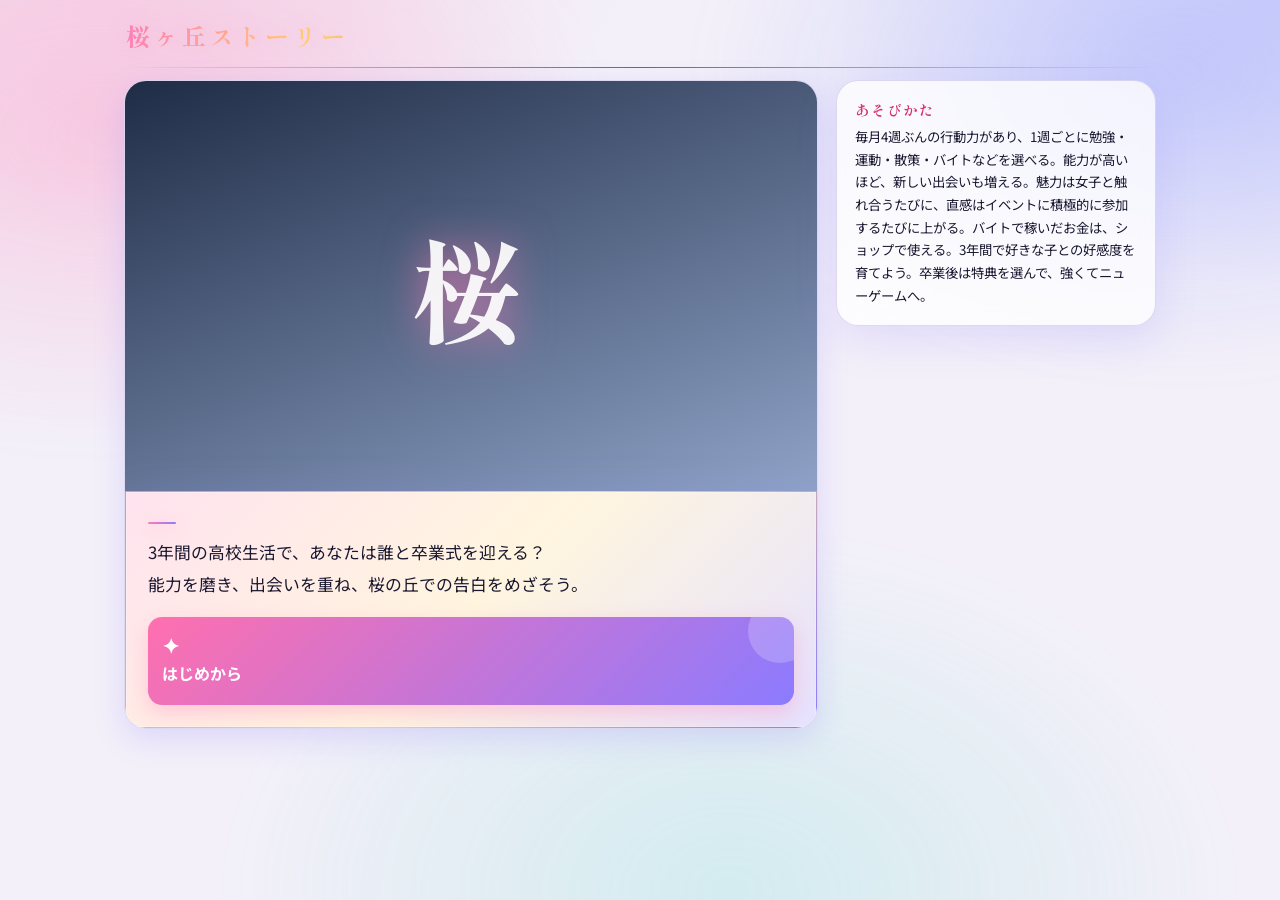
==== index.html @ 5ac1e6f6 "up" ====
<!DOCTYPE html>
<html lang="ja">
<head>
<meta charset="utf-8">
<meta name="viewport" content="width=device-width, initial-scale=1, viewport-fit=cover">
<meta name="theme-color" content="#0d1420">
<meta name="apple-mobile-web-app-capable" content="yes">
<title>桜ヶ丘ストーリー</title>
<link href="https://fonts.googleapis.com/css2?family=Noto+Sans+JP:wght@400;500;700&family=Shippori+Mincho:wght@500;700&display=swap" rel="stylesheet">
<link rel="stylesheet" href="style.css">
<link rel="stylesheet" href="ui_x22.css">
</head>
<body>
<div id="app">
<header><h1>桜ヶ丘ストーリー</h1><div><span id="loop"></span><span id="date"></span></div></header>
<main>
<section id="stage"><div id="scene" aria-hidden="true"></div><div id="box"><div id="who" hidden></div><p id="msg" aria-live="polite"></p><div id="btns"></div></div></section>
<aside id="side" aria-label="ステータス"></aside>
</main>
</div>
<div id="phone" role="dialog" aria-label="スマートフォン"><div class="dev"><div class="scr"><div class="sb"><span id="ptime"></span><button id="pclose" type="button" aria-label="スマホを閉じる">×</button></div><div id="pbody"></div></div></div></div>
<div id="dt" role="dialog" aria-label="女性の詳細"><div class="dtb"><button id="dtx" type="button" aria-label="閉じる">×</button><div class="dtp" id="dtp"></div><div id="dti"></div></div></div>
<input type="file" id="imp" accept="application/json" hidden>

<script src="heroines.js"></script>
<script src="heroines2.js"></script>
<script src="events.js"></script>
<script src="baito.js"></script>
<script src="achieve.js"></script>
<script src="shop.js"></script>
<script src="list.js"></script>
<script src="meet_scenes.js"></script>
<script src="meet_lines.js"></script>
<script src="meet_girl.js"></script>
<script src="meet_mix.js"></script>
<script src="meet_mix_more.js"></script>
<script src="meet.js"></script>
<script src="harem_events.js"></script>
<script src="harem.js"></script>
<script src="daily_lines.js"></script>
<script src="daily_lines_more.js"></script>
<script src="daily.js"></script>
<script src="incident_lines.js"></script>
<script src="incident.js"></script>
<script src="life.js"></script>
<script src="key_events.js"></script>
<script src="harem_more.js"></script>
<script src="more15.js"></script>
<script src="harem_x16.js"></script>
<script src="harem_x17.js"></script>
<script src="novel_x18.js"></script>
<script src="harem_x19.js"></script>
<script src="harem_x20.js"></script>
<script src="wish.js"></script>
<script src="illust.js"></script>
<script src="novel_scenes.js"></script>
<script src="novel.js"></script>
<script src="fan_fx.js"></script>
<script src="text_x21.js"></script>
<script src="ui_x22.js"></script>
<script>
const $=s=>document.querySelector(s),R=(a,b)=>a+Math.floor(Math.random()*(b-a+1));
const ST={study:'学力',sport:'体力',art:'直感',charm:'魅力'};
const SEA=m=>m>=3&&m<=5?['#5b3a66','#c98fa6']:m>=6&&m<=8?['#1f4a66','#6fb0c4']:m>=9&&m<=11?['#5a3320','#d19a5c']:['#1f2c46','#8fa3c7'];
const PERKS=[['grow','成長の心得','能力の上昇量が毎回+1'],['stamina','鉄の体力','鍛えても疲れにくくなる'],['aura','モテオーラ','周回開始時、全員の好感度+10'],['date','デートの達人','デートの好感度+2'],['genius','秀才の記憶','定期テストの基準が下がる'],['lucky','出会い運','出会いイベントが起きやすい']];
const APPS_ALL=[['msg','話','メッセージ','#3f8f6b'],['ppl','縁','連絡先','#b0566e'],['cal','暦','カレンダー','#c68a3a'],['me','力','ステータス','#4a6fa5'],['ach','績','実績','#d97706'],['grp','見','見守る会','#16a34a'],['fc','会','ファン会','#e11d74'],['alb','絵','アルバム','#8b5cf6'],['sf','撮','自撮り','#ec4899'],['let','文','手紙','#f43f5e'],['end','結','結末','#0ea5e9'],['hs','奉','ご奉仕','#f97316'],['nv','章','特別章','#0891b2'],['sp','専','専用','#b45309'],['jz','誓','嫉妬ゼロ','#db2777'],['np','報','新聞','#b45309'],['mn','独','独白','#be185d'],['og','隊','親衛隊','#4f46e5'],['cos','着','着せ替え','#f472b6'],['duty','係','専属係','#0d9488'],['pin','球','ピンボール','#7c3aed'],['inbox','届','通知','#e11d74'],['tick','券','お願い券','#f59e0b'],['rep','評','評判','#0ea5e9'],['gv','密','女子会','#a855f7'],['set','設','設定','#6b7280']];
/* 整理: 重複していた「学園新聞(news)」「心の声(mono)」は非表示(新聞/独白に統一)。ホームは主要アプリのみ、残りは「その他」フォルダへ */
const APPS_MORE_KEYS=['sf','cos','end','nv','sp','jz','duty','pin','inbox','tick','rep','gv'];
const APPS=APPS_ALL.filter(a=>!APPS_MORE_KEYS.includes(a[0])).concat([['more','他','その他','#64748b']]);
const APPS_MORE=APPS_ALL.filter(a=>APPS_MORE_KEYS.includes(a[0]));
const TTL={msg:'メッセージ',ppl:'連絡先',cal:'カレンダー',me:'ステータス',ach:'実績',grp:'見守る会',fc:'ファンクラブ',duty:'専属係',alb:'アルバム',sf:'自撮り',let:'手紙',end:'結末',hs:'ご奉仕',nv:'特別章',news:'学園新聞',sp:'専用スペース',mono:'女子の心の声',jz:'嫉妬ゼロ宣言',np:'学園新聞',mn:'女子の独白',og:'親衛隊と専用スペース',cos:'着せ替え',pin:'ピンボール',set:'設定'};
const KEY='sakuragaoka2';
let CROWD=null,S=null,met=new Set(),Q=[],PA='',PN='',NOTE='',DP=null,CFG={bgm:.5,se:.6};

const H=id=>HEROINES.find(h=>h.id===id),
 avail=()=>HEROINES.filter(h=>h.rand?!!S.got[h.id]:S.loop>=h.loop&&S.t>=h.from),
 mon=()=>(S.t+3)%12+1,yr=()=>Math.floor(S.t/12)+1,cap=()=>100+S.loop*40,p=k=>S.perks[k]||0,
 add=(k,d)=>{const v=S.a[k]=Math.max(0,Math.min(100,(S.a[k]||0)+d));if(d>0&&typeof HB==='number')HB=Math.min(12,HB+Math.ceil(d/2));return v},
 ensure=()=>{setSchoolName(S.ps||DEF_SCHOOL,1);if(S.pn)setPlayerName(S.pn[0],S.pn[1]);else setPlayerName(DEF_NAME[0],DEF_NAME[1]);S.perks=S.perks||{};S.clear=S.clear||{};S.seen=S.seen||{};S.a=S.a||{};S.got=S.got||{};S.nm=S.nm||{};if(S.ap==null)S.ap=4;
  if(S.money==null)S.money=START_MONEY;S.items=S.items||{};S.cnt=S.cnt||{};S.ach=S.ach||{};S.mo=S.mo||{};S.moN=S.moN||0;
  /* 最初の3人などの固定ヒロインは START_FAV の範囲でランダム。抽選で出会う子は、出会う瞬間に rollNew が決める */
  HEROINES.forEach(h=>{if(!h.rand&&S.a[h.id]==null)S.a[h.id]=R(START_FAV[0],START_FAV[1])});
  avail().forEach(h=>{if(!S.mo[h.id])S.mo[h.id]=++S.moN})},
 st=(k,v)=>{try{localStorage.setItem(k,JSON.stringify(v))}catch(e){}},
 ld=k=>{try{return JSON.parse(localStorage.getItem(k))}catch(e){return null}},
 save=()=>st(KEY,S),
 bar=(v,m)=>`<i class="bar" style="--w:${Math.min(100,v/m*100)}%"></i>`;

/* 画像(img/番号.jpg)。無いときは名字の仮表示 */
function pic(h){return `<div class="pic" style="--c:${h.c}"><span>${h.n.split(' ')[0]}</span><img src="img/${h.img}.jpg" alt="${h.n}" width="252" height="352" loading="lazy" decoding="async" onerror="this.remove()"></div>`}

/* 音 */
let AC=null,BG=null;
function se(){if(CFG.se<=0)return;try{AC=AC||new AudioContext();const o=AC.createOscillator(),g=AC.createGain();o.frequency.value=880;g.gain.value=.07*CFG.se;o.connect(g);g.connect(AC.destination);o.start();g.gain.exponentialRampToValueAtTime(.0001,AC.currentTime+.12);o.stop(AC.currentTime+.12)}catch(e){}}
function vol(){if(BG)BG.volume=CFG.bgm}
function bgm(){if(BG)return;BG=new Audio('snd/bgm.mp3');BG.loop=true;BG.volume=CFG.bgm;BG.play().catch(()=>{})}
document.addEventListener('click',e=>{if(e.target.closest('button'))se();bgm()});
CFG=ld('sakuragaoka_cfg')||CFG;
addEventListener('beforeinstallprompt',e=>{e.preventDefault();DP=e});

/* 画面 */
function side(){
 const el=$('#side');
 if(!S){el.innerHTML='<h2>あそびかた</h2><small>毎月4週ぶんの行動力があり、1週ごとに勉強・運動・散策・バイトなどを選べる。能力が高いほど、新しい出会いも増える。魅力は女子と触れ合うたびに、直感はイベントに積極的に参加するたびに上がる。バイトで稼いだお金は、ショップで使える。3年間で好きな子との好感度を育てよう。卒業後は特典を選んで、強くてニューゲームへ。</small>';$('#date').textContent='';$('#loop').textContent='';return}
 $('#loop').textContent=`${S.loop+1}周目`;$('#date').textContent=S.fin?'卒業':`${yr()}年目 ${mon()}月`;
 const [a,b]=SEA(S.fin?3:mon());document.documentElement.style.setProperty('--s1',a);document.documentElement.style.setProperty('--s2',b);
 document.body.dataset.hs=lifeStage();
 el.innerHTML=`<h2>通り名</h2><div class="ttl">${moteTitle().name}</div><h2>行動力</h2><div class="ap">${[0,1,2,3].map(i=>`<i class="${i<S.ap?'on':''}"></i>`).join('')}<b>${S.ap}/4</b></div><h2>能力</h2>`
 +Object.entries(ST).map(([k,l])=>`<div class="st"><span>${l}</span>${bar(S.st[k],cap())}<b>${S.st[k]}</b></div>`).join('')+`<div class="st"><span>疲れ</span>${bar(S.f,10)}<b>${S.f}</b></div><div class="money"><span>所持金</span><b>${yen(S.money)}</b></div><h2 style="margin-top:18px">女性一覧</h2>${listCtl('side')}<div class="lst" data-lbody="side">${listBody('side',rowSide)}</div>`;
}
function show(k,t,b){
 const h=k&&H(k);
 $('#who').textContent=h?h.n:'';$('#who').hidden=!h;$('#msg').textContent=t;
 const sc=$('#scene'),mm=S?(S.fin?3:mon()):0,bs=S?[GAME.bg.month.replace('{MM}',String(mm).padStart(2,'0')),GAME.bg.menu]:[GAME.bg.title,GAME.bg.menu];
 sc.className=h?'hp':'';
 const chip=S?(S.fin?'<span class="mlabel">卒業</span>':`<span class="mlabel">${mm}月<small>第${Math.min(4,5-S.ap)}週</small><em>${'●'.repeat(S.ap)}${'○'.repeat(4-S.ap)}</em></span>`):'',
  pt=[0,1,2,3,4,5,6].map(i=>`<i class="pt" style="left:${6+i*14}%;animation-duration:${9+i%3*3}s;animation-delay:${-i*1.7}s"></i>`).join('');
 sc.innerHTML=`<img class="bg" src="${bs[0]}" data-f="${bs[1]}" alt="" onload="this.parentNode.classList.add('hasbg')" onerror="var f=this.dataset.f;if(f){this.dataset.f='';this.src=f}else this.remove()">`+pt+(h?pic(h):`<div class="big">${S&&!S.fin?mon()+'月':'桜'}</div>`)+chip+(CROWD?crowdHtml(CROWD):(S&&!S.fin?peekHtml():''))+(S&&!S.fin?heartHtml():'');
 const bt=$('#btns');bt.innerHTML='';
 b.forEach(([l,f,c,ic])=>{
  const e=document.createElement('button');e.type='button';if(c)e.className=c;
  if(ic){const i=document.createElement('i');i.className='ic';i.textContent=ic;e.append(i)}
  const [t1,...t2]=l.split('\n'),bb=document.createElement('b');bb.textContent=t1;e.append(bb);
  if(t2.length){const sm=document.createElement('small');sm.textContent=t2.join('\n');e.append(sm)}
  e.onclick=f;bt.append(e);
 });
 side();
}

/* ===== 主人公の名前 ===== 姓・名を GAME に反映します(S がある間はセーブデータ S.pn にも残ります) */
function cleanName(v){return String(v||'').replace(/[<>&"'`\\]/g,'').trim().slice(0,12)}
function setSchoolName(v,quiet){
 v=cleanName(v).slice(0,12);if(!v)v=DEF_SCHOOL;
 GAME.school=v;if(S)S.ps=v;if(!quiet)st('sakuragaoka_school',v);
}
function setPlayerName(f,g){
 f=cleanName(f).slice(0,6);g=cleanName(g).slice(0,6);
 if(!f&&!g){f=DEF_NAME[0];g=DEF_NAME[1]}
 GAME.family=f;GAME.given=g;GAME.player=f+g;GAME.nick=(f||g)+'くん';
 if(S)S.pn=[f,g];
 st('sakuragaoka_name',[f,g]);
}
/* ゲーム開始直後に出す名前の入力画面。ok(姓,名) が呼ばれます */
function nameDialog(ok){
 const sl=ld('sakuragaoka_school');
 const d=document.createElement('div');d.id='nmd';
 let last=ld('sakuragaoka_name');if(!Array.isArray(last))last=DEF_NAME;
 d.innerHTML=`<form class="nmc"><h2>あなたの名前は？</h2><p>女子たちには「<b id="nmp"></b>」と呼ばれます。</p><div class="nmr"><label>姓<input id="nmf" maxlength="6" value="${last[0]}" autocomplete="off"></label><label>名<input id="nmg" maxlength="6" value="${last[1]}" autocomplete="off"></label></div><label class="nms">学園名<input id="nms" maxlength="12" value="${sl||DEF_SCHOOL}" autocomplete="off"></label><div class="nmb"><button type="button" id="nmd0">初期の名前にする</button><button type="submit" class="p">この名前ではじめる</button></div></form>`;
 document.body.append(d);
 const f=d.querySelector('#nmf'),g=d.querySelector('#nmg'),pv=()=>d.querySelector('#nmp').textContent=((f.value.trim()||g.value.trim()||DEF_NAME[0]))+'くん';
 pv();f.oninput=g.oninput=pv;
 d.querySelector('#nmd0').onclick=()=>{f.value=DEF_NAME[0];g.value=DEF_NAME[1];d.querySelector('#nms').value=DEF_SCHOOL;pv()};
 d.querySelector('form').onsubmit=e=>{e.preventDefault();const sv=d.querySelector('#nms').value;d.remove();ok(f.value,g.value,sv)};
 f.focus();f.select();
}
/* 進行(1か月=4週。毎週1回行動し、行動力4を使い切ると月末のイベントへ) */
function title(){
 S=null;const sv=ld(KEY),b=[['はじめから',start,'act p','✦']];
 if(sv&&typeof sv.t==='number')b.push(['つづきから',()=>{S=sv;met=new Set();ensure();S.fin?fin(S.fin.kind,S.fin.k):menu()},'act','▶']);
 show('','3年間の高校生活で、あなたは誰と卒業式を迎える？\n能力を磨き、出会いを重ね、桜の丘での告白をめざそう。',b);
}
function start(){
 nameDialog((f,g,sc)=>start2(f,g,sc));
}
function start2(f,g,sc){
 S={t:0,loop:0,ap:4,st:{study:20,sport:20,art:20,charm:20},f:0,a:{},perks:{},clear:{},seen:{},got:{},nm:{},fin:null};NOTE='';met=new Set();setPlayerName(f,g);setSchoolName(sc||DEF_SCHOOL);ensure();
 const ns=avail().filter(h=>!S.seen[h.id]);ns.forEach(h=>S.seen[h.id]=1);
 /* 導入と最初の出会いを1続きにして、スキップ1回で全部飛ばせるようにする */
 Novel.play(['opening',...ns.map(h=>'meet_'+h.id)],{},menu);
}
function menu(){
 ensure();const ns=avail().filter(h=>!S.seen[h.id]);
 if(ns.length){ns.forEach(h=>S.seen[h.id]=1);return Novel.play(ns.map(h=>'meet_'+h.id),{},menu)}
 if(S.ap<=0)return encounter();
 if(morningMaybe(menu))return;
 save();const nt=NOTE;NOTE='';
 show('',`${nt?nt+'\n':''}${yr()}年目の${mon()}月 第${5-S.ap}週。今週は何をしよう？\n（行動力 残り${S.ap}　所持金 ${yen(S.money)}）`,[
  ['勉強する\n学力が上がる',()=>act('study'),'act','📖'],
  ['運動する\n体力が上がる',()=>act('sport'),'act','🏃'],
  ['散策する\n新しい出会いが増える',()=>act('walk'),'act','🌸'],
  ['ゆっくり休む\n疲れを回復',()=>act('rest'),'act','☕'],
  ['バイト\n働いてお金を稼ぐ',()=>baito(),'act','💴'],
  ['ショップに行く\n買い物は行動力を使わない',()=>shop(),'act','🛍️'],
  [`号令をかける\n女子を集める（${haremN()}/${HAREM_NEED}人）${haremRank()?'・'+haremRank():''}`,gather,haremN()>=HAREM_NEED?'act':'act off','📣'],
  [`スマホを見る\n${chatBadge()?'見守る会 未読'+chatBadge()+'件':'連絡・デート・ピンボール'}`,openPhone,'act p','📱']]);
}
function next(k,m,a){show(k,m,[['つぎへ',()=>weekEnd(a),'p']])}
/* 能力を n 上げる(上限 cap())。実際に上がった量を返す。魅力=女子との触れ合い1回につき+1、直感=イベントへの積極参加で+1 */
function gainSt(k,n){const b=S.st[k];S.st[k]=Math.min(cap(),b+n);return S.st[k]-b}
function act(k){
 let m;S.ap--;noteAct(k==='art'?'study':k);
 if(k==='rest'){S.f=Math.max(0,S.f-3);m='ゆっくり休んだ。疲れがとれた。'}
 else if(k==='walk'){
  /* 散策は能力が上がらない代わりに、新しい出会いの抽選が+15%になる(rollNew) */
  if(Math.random()>=Math.min(.8,.35*p('stamina')))S.f=Math.min(10,S.f+1);
  m='街をぶらぶら歩いて、いろんな人とすれ違った。\nどこかで新しい出会いがあるかもしれない。'+(S.f>=7?'\n疲れがたまっている。休むのも大切だ。':'');
 }
 else{
  const g=Math.max(1,Math.round((R(1,2)+p('grow'))*(S.f>=7?.5:1)));S.st[k]=Math.min(cap(),S.st[k]+g);
  if(Math.random()>=Math.min(.8,.35*p('stamina')))S.f=Math.min(10,S.f+1);
  m=`${ST[k]}が${g}上がった。`+(S.f>=7?'\n疲れがたまり、効率が落ちている。休むのも大切だ。':'');
 }
 next('',m,k);
}
function date(k,l,g){
 S.ap=Math.max(0,S.ap-2);
 const h=H(k),x=g+Math.floor(S.st[h.like]/30)+(S.st.charm>=40?2:0)+2*p('date');let jel=false;
 add(k,x);met.add(k);noteAct('date',h.n);S.f=Math.min(10,S.f+1);const gc=gainSt('charm',1);
 avail().forEach(o=>{if(o.id!==k&&S.a[o.id]>=50){add(o.id,-2);jel=true}});
 const dt=dateTalk(k);
 next(k,`${l}。穏やかな時間が流れた。`+(dt?'\n'+dt:'')+(gc?'\n魅力が1上がった。':'')+(jel?'\n（このうわさは、ほかの子の耳にも届いたようだ…）':''),'date');
}
/* 週の終わり: 新しい出会いの抽選 → 行動力が残っていれば次の週、なければ月末イベント */
function weekEnd(a){
 const g=rollNew(a),go=()=>{save();S.ap>0?menu():encounter()},
  chk=()=>{const o=checkAch();o.length?show('','🏆 実績解除！\n'+o.join('\n'),[['つぎへ',go,'p']]):go()},
  ach0=()=>{weekExtra(chk)},ach=()=>{(a==='walk'&&introduce(ach0))||ach0()};
 if(g)return Novel.play('meet_'+g.id,{h:g.id},()=>{const v=S.a[g.id];
  show(g.id,`${g.n}と知り合った！\n第一印象：${v>=60?'とても好印象！':v>=40?'なかなか好印象':'ふつうの印象'}`,[['つぎへ',ach,'p']])});
 ach();
}
/* 新キャラとの出会い。確率は4能力の平均が高いほど上がり(散策で+15%)、
   得意能力が req 以上の子だけが候補。得意能力が高い子ほど選ばれやすい。この抽選で出会えるのは1年に YEAR_CAP 人まで。
   出会ったときの好感度は randFav(魅力)(最低20。魅力が高いと最初から50以上もあり得る。heroines2.js) */
function rollNew(a){
 const y=yr();if((S.nm[y]||0)>=YEAR_CAP)return null;
 const v=S.st,avg=(v.study+v.sport+v.art+v.charm)/4,pr=Math.min(.9,.06+avg/400+(a==='walk'?.15:0));
 if(Math.random()>=pr)return null;
 const pool=HEROINES.filter(h=>h.rand&&!S.got[h.id]&&S.loop>=h.loop&&v[h.like]>=h.req);
 if(!pool.length)return null;
 const w=pool.map(h=>1+v[h.like]/20);let t=Math.random()*w.reduce((x,y)=>x+y,0),g=pool[pool.length-1];
 for(let i=0;i<pool.length;i++){t-=w[i];if(t<0){g=pool[i];break}}
 const base=randFav(v.charm),old=S.a[g.id];S.a[g.id]=old!=null?Math.max(old,base):base;
 S.got[g.id]=1;S.seen[g.id]=1;S.nm[y]=(S.nm[y]||0)+1;if(!S.mo[g.id])S.mo[g.id]=++S.moN;return g;
}
function encounter(){
 const h=avail()[R(0,avail().length-1)];
 if(h&&h.ev.length&&Math.random()<Math.min(.95,.6+.1*p('lucky'))){
  const e=pickNR('ev:'+h.id,h.ev);
  show(h.id,e.s,e.o.map(([l,d])=>[l,()=>{add(h.id,d);met.add(h.id);const gc=gainSt('charm',1),ga=gainSt('art',1);
   show(h.id,(d>=5?'「ありがとう、うれしい！」':d>0?'「ふふ、そうだね」':'「…そっか」')+(gc?'\n魅力が1上がった。':'')+(ga?'\n直感が1上がった。':''),[['つぎへ',plan,'p']])}]));
 }else plan();
}
function plan(){
 const m=mon();Q=[];
 if(m===7||m===12)Q.push(exam);
 if(STAR_EVENTS[m])Q.push(()=>starEvent(m,runQ));
 if((m===3||m===9)&&fcCount()>=100)Q.push(()=>lifeFanFest(runQ));
 if(TRIPS[m])Q.push(()=>lifeTrip(m,runQ));
 (MEVENTS[m]||[]).forEach(e=>Q.push(()=>fest(e)));
 if(m===2)Q.push(choco);
 runQ();
}
function runQ(){const f=Q.shift();f?f():advance()}
function exam(){
 const need=20+S.t*2+S.loop*25-8*p('genius'),sc=S.st.study+R(-10,10);let m;
 if(sc>=need+15){m='定期テストは学年トップクラス！魅力が3上がった。';S.st.charm+=3;avail().forEach(h=>{if(h.like==='study')add(h.id,4)})}
 else if(sc>=need)m='定期テストは平均以上。まずまずの結果だ。';
 else{m='定期テストは赤点ぎりぎり…。補習で疲れてしまった。';S.f=Math.min(10,S.f+2)}
 show('',m,[['つぎへ',runQ,'p']]);
}
/* 行事で誘える6人: 好感度50を超える子がいれば、その中からランダムに。足りなければ好感度の高い順に補う */
function festPick(){
 const all=avail(),hi=dShuffle(all.filter(h=>S.a[h.id]>50)),lo=all.filter(h=>S.a[h.id]<=50).sort((a,b)=>S.a[b.id]-S.a[a.id]);
 return hi.concat(lo).slice(0,6);
}
function fest(e){
 const nx=[['つぎへ',runQ,'p']],n=e.n,mn=e.min||20,top=festPick(),all=avail().filter(h=>S.a[h.id]>=mn);
 const bt=[...top.map(h=>[h.n+'を誘う',()=>{
  if(S.a[h.id]>=mn){add(h.id,10);met.add(h.id);const gc=gainSt('charm',1),ga=gainSt('art',1);show(h.id,`「うん、いっしょに行こう！」\n${n}は忘れられない思い出になった。`+(gc?'\n魅力が1上がった。':'')+(ga?'\n直感が1上がった。':''),nx)}
  else show(h.id,'「ごめん、もう予定があるんだ…」',nx)},'','💬']),
  ['ひとりで過ごす',()=>{let t=e.solo;if(e.st){S.st[e.st]=Math.min(cap(),S.st[e.st]+e.g);t+=`\n${ST[e.st]}が${e.g}上がった。`}show('',t,nx)},'','🚶']];
 if(all.length>=3)bt.push([`全員と過ごす\n${all.length}人が集まる`,()=>festAll(e,all),'act p','💞']);
 show('',`${n}の日。${e.sc}\n誰と過ごそう？`,bt);
}
/* 全員と過ごす: 女子の小さな顔アイコンが画面にずらりと並び、{K}に甘えてくる(3つの画面)。台詞は events.js の FEST_ALL */
function festAll(e,g){
 const nm=dShuffle(g),N=g.length,fm=t=>dailyFmt(t,{a:nm[0].n,b:nm[1].n},{N,M:fcCount()}).replace(/\{event\}/g,e.n);
 g.forEach(h=>{add(h.id,8);met.add(h.id)});gainSt('charm',1);gainSt('art',1);S.f=Math.min(10,S.f+1);cnt('fest_all');
 CROWD=g;
 const fin=()=>{CROWD=null;runQ()};
 show('',fm(pickNR('fall:o',FEST_ALL.open)),[['つぎへ',()=>show('',fm(pickNR('fall:c',FEST_ALL.cling)),[['つぎへ',()=>show('',fm(pickNR('fall:e',FEST_ALL.end))+'\n（疲れが少したまった。魅力・直感が1上がった）',[['つぎへ',fin,'p']]),'p']]),'p']]);
}
function choco(){
 const g=avail().filter(h=>S.a[h.id]>=40);g.forEach(h=>add(h.id,4));
 show(g[0]?g[0].id:'',g.length?`バレンタイン。${g.map(h=>h.n).join('と')}からチョコをもらった！`:'バレンタイン。…今年はチョコをもらえなかった。もっと仲良くなろう。',[['つぎへ',runQ,'p']]);
}
function advance(){
 S.t++;avail().forEach(h=>{if(!met.has(h.id))S.a[h.id]=Math.max(0,S.a[h.id]-1)});met=new Set();S.ap=4;S.f=Math.max(0,S.f-2);
 if(S.t>=36){S.t=35;return ending()}
 S.money+=ALLOWANCE;NOTE=`今月のお小遣い ${yen(ALLOWANCE)} をもらった。`;{const hm=haremMonthly();if(hm)NOTE+="\n"+hm}{const tn=trendNote();if(tn)NOTE+="\n"+tn}{const fi=fcIncome();if(fi)NOTE+="\n"+fi}{const mn=missionTurn();if(mn)NOTE+="\n"+mn}
 save();keyEvent(()=>{save();menu()});
}

/* 卒業と周回 */
function ending(){
 const o=avail().map(h=>[h.id,S.a[h.id]]).sort((a,b)=>b[1]-a[1]),[k,v]=o[0]||['',0],kind=haremN()>=HAREM_END_N?'harem':v>=70?'love':v>=45?'friend':'solo';
 buttonScene(kind,()=>Novel.play(kind==='solo'?'solo':kind==='harem'?{lines:haremEndLines()}:kind+'_'+k,{h:k},()=>fin(kind,kind==='solo'||kind==='harem'?'':k)));
}
function fin(kind,k){
 S.fin={kind,k};if(kind==='harem'){S.hend=(S.hend||0)+1;cnt('harem_end')}if(k){const o=S.clear[k];if(kind==='love'||!o)S.clear[k]=kind}
 const ac=checkAch();save();const h=k&&H(k);
 show(k||'',`${S.loop+1}周目クリア\n${h?h.n+'　':''}${{love:'恋人エンド',friend:'友だちエンド',solo:'ひとりエンド',harem:'ハーレムエンド'}[kind]}\n学力${S.st.study}・体力${S.st.sport}・直感${S.st.art}・魅力${S.st.charm}`+(ac.length?'\n'+ac.join('\n'):''),
  [['強くてニューゲーム',perkPick,'act p','✦'],['最初からやり直す',start,'act','↺'],['タイトルへ',title,'act','⌂']]);
}
function perkPick(){
 const o=[...PERKS].sort(()=>Math.random()-.5).slice(0,3);
 show('','周回特典を1つ選んでください。特典は周回ごとに積み重なります。\n能力値はそのまま、好感度は半分が引き継がれます。',o.map(([id,n,d])=>[`${n}\n${d}`,()=>nextLoop(id),'act','★']));
}
function nextLoop(id){
 S.perks[id]=p(id)+1;S.loop++;S.t=0;S.f=0;S.ap=4;S.nm={};S.fin=null;S.ke={};S.keN={};S.ms=null;S.msStreak=0;S.wish=null;S.fz=null;met=new Set(); /* 出会った女子(S.got)と連絡先の並び(S.mo)は、周回しても消さずに引き継ぐ */
 HEROINES.forEach(h=>{if(S.a[h.id]!=null)S.a[h.id]=Math.min(100,Math.floor(S.a[h.id]/2)+10*p('aura'))});
 ensure();save();Novel.play('rebirth',{loop:S.loop},menu);
}

/* 女性の詳細(六角形グラフ)。数値は heroines.js の s:{...} */
const HEX=[['sport','体力'],['study','学力'],['money','財力'],['charm','魅力'],['social','社交'],['lust','愛欲']];
function hexSvg(s){
 s=s||{};const c=130,r=84,v=k=>s[k]==null?50:s[k],
  pt=(i,k)=>{const a=-Math.PI/2+i*Math.PI/3;return [c+Math.cos(a)*r*k,c+Math.sin(a)*r*k]},
  f=a=>a[0].toFixed(1)+','+a[1].toFixed(1),poly=k=>HEX.map((_,i)=>f(pt(i,k))).join(' ');
 return `<svg class="hx" viewBox="0 0 260 260" role="img" aria-label="ステータス六角形グラフ">`
  +[.25,.5,.75,1].map(k=>`<polygon class="gl" points="${poly(k)}"/>`).join('')
  +HEX.map((_,i)=>{const q=pt(i,1);return `<line class="gl" x1="${c}" y1="${c}" x2="${q[0].toFixed(1)}" y2="${q[1].toFixed(1)}"/>`}).join('')
  +`<polygon class="pg" points="${HEX.map(([k],i)=>f(pt(i,Math.max(.04,v(k)/100)))).join(' ')}"/>`
  +HEX.map(([k],i)=>{const q=pt(i,Math.max(.04,v(k)/100));return `<circle cx="${q[0].toFixed(1)}" cy="${q[1].toFixed(1)}" r="3"/>`}).join('')
  +HEX.map(([k,l],i)=>{const q=pt(i,1.3);return `<text x="${q[0].toFixed(1)}" y="${q[1].toFixed(1)}" text-anchor="middle">${l}</text><text class="v" x="${q[0].toFixed(1)}" y="${(q[1]+14).toFixed(1)}" text-anchor="middle">${v(k)}</text>`}).join('')
  +'</svg>';
}
function openDetail(id){
 const h=H(id);if(!h)return;const a=S?S.a[id]:0,cl=S&&S.clear[id];
 $('#dtp').innerHTML=pic(h);
 $('#dti').innerHTML=`<h3 class="dtn">${h.n}</h3><p>${h.bio||h.intro}</p><div class="dtk"><span>好感度</span><b>${a}</b><span>/ 100</span></div>${bar(a,100)}<p class="rel">この子にとっての${GAME.nick}:<b>${relLabel(a)}</b></p>${hexSvg(h.s)}<p class="hint2">得意:${ST[h.like]}${cl?'　'+(cl==='love'?'恋人エンド達成':'友だちエンド達成'):''}</p>`+(S&&!S.fin?(S.ap>0?`<button type="button" class="p meetb" data-meet="${id}">会いに行く（行動力1）</button>`:'<button type="button" class="meetb" disabled>会いに行く（行動力がありません）</button>'):'')+itemBtns(id);
 $('#dt').classList.add('on');
}
function closeDetail(){$('#dt').classList.remove('on')}
$('#dtx').onclick=closeDetail;
$('#dti').onclick=e=>{const b=e.target.closest('[data-meet]');if(b){closeDetail();closePhone();return meetGirl(b.dataset.meet)}
 const u=e.target.closest('[data-use]');if(u){const [i,g]=u.dataset.use.split(':');closeDetail();closePhone();useItem(i,g)}};
$('#dt').onclick=e=>{if(e.target.id==='dt')closeDetail()};
$('#side').onclick=e=>{const d=e.target.closest('[data-hd]');if(d)openDetail(d.dataset.hd)};

/* スマホ */
function openPhone(){PA='';PN='';drawPhone();$('#phone').classList.add('on')}
function closePhone(){$('#phone').classList.remove('on');$('#pbody').innerHTML=''}
function drawPhone(){
 try{drawPhone0()}catch(e){const b=$('#pbody');if(b)b.innerHTML='<div class="ph"><button type="button" data-go="">‹ ホーム</button><span>エラー</span></div><p class="hint">この画面を開けませんでした。('+String(e&&e.message).replace(/</g,'&lt;')+')</p>';try{console.error(e)}catch(_){}}
}
function drawPhone0(){
 $('#ptime').textContent=`${yr()}年目 ${mon()}月 第${Math.min(4,5-S.ap)}週`;
 const [a,id]=PA.split(':');let h='';
 if(!PA)h=`<div class="apps">${APPS.map(([k,g,l,c])=>`<button class="app" type="button" data-go="${k}"><i style="--g:${c}">${g}</i>${l}${k==='grp'&&chatBadge()?`<em class="bdg">${chatBadge()}</em>`:''}</button>`).join('')}</div>`;
 else{
  h=`<div class="ph"><button type="button" data-go="">‹ ホーム</button><span>${a==='more'?'その他':(TTL[a]||H(id).n)}</span></div>`;
  if(a==='more')h+=`<div class="apps">${APPS_MORE.map(([k,g,l,c])=>`<button class="app" type="button" data-go="${k}"><i style="--g:${c}">${g}</i>${l}</button>`).join('')}</div>`;
  else if(a==='msg'){ROWS.phone=rowMsg;h+=listCtl('phone')+`<div data-lbody="phone">${listBody('phone',rowMsg)}</div>`}
  else if(a==='chat'){const x=H(id);h+=S.a[id]<15?`<p class="bub">${H(id).n}「あっ、えっと…ごめんね。ちょっと用事があって…」</p><p class="hint">緊張しているみたい。もう少し話しかけてみよう。</p>`:S.ap<2?'<p class="bub">…ごめん、今週はもう予定があるんだ。</p><p class="hint">デートには行動力が2必要です（残り'+S.ap+'）。</p>':`<p class="bub">${x.n}「いいよ、どこに行く？」</p><p class="hint">行き先を選ぶと、行動力を2使います。</p>`+x.spots.map((s,i)=>`<button class="opt" type="button" data-do="spot:${id}:${i}">${s[0]}</button>`).join('')}
  else if(a==='ppl'){ROWS.phone=rowPpl;h+=listCtl('phone')+`<div data-lbody="phone">${listBody('phone',rowPpl)}</div>`}
  else if(a==='ach')h+=achHtml();
  else if(a==='grp')h+=chatHtml();
  else if(a==='fc')h+=fcHtml();
  else if(a==='alb')h+=albumHtml();
  else if(a==='cos')h+=(PN?`<p class="hint ok">${PN.replace(/\n/g,'<br>')}</p>`:'')+cosHtml();
  else if(a==='let')h+=letHtml();
  else if(a==='end')h+=endHtml();
  else if(a==='inbox')h+=(PN?`<p class="hint ok">${PN}</p>`:'')+x40InboxHtml();
  else if(a==='tick')h+=(PN?`<p class="hint ok">${PN}</p>`:'')+x40TicketHtml();
  else if(a==='rep')h+=x40RepHtml();
  else if(a==='gv')h+=x40GvHtml();
  else if(a==='hs')h+=hsHtml();
  else if(a==='nv')h+=nvHtml();
  else if(a==='news')h+=newsHtml();
  else if(a==='sp')h+=spHtml();
  else if(a==='mono')h+=monoHtml();
  else if(a==='jz')h+=jzHtml();
  else if(a==='np')h+=npHtml();
  else if(a==='mn')h+=mnHtml();
  else if(a==='og')h+=orgHtml();
  else if(a==='sf')h+=(PN?`<p class="hint ok">${PN}</p>`:'')+sfHtml();
  else if(a==='duty')h+=(PN?`<p class="hint ok">${PN}</p>`:'')+dutyHtml(id);
  else if(a==='pin')h+='<iframe class="pinf" src="pinball.html" title="NEON PINBALL" allow="autoplay" onload="try{this.contentWindow.focus()}catch(e){}"></iframe>';
  else if(a==='cal')h+=(()=>{try{return missionHtml()}catch(e){return ''}})()+(()=>{try{return wishHtml()}catch(e){return ''}})()+`<p class="hint">いまは${yr()}年目の${mon()}月です。</p>`+CAL.map(([m,t])=>`<div class="ev${m===mon()?' now':''}"><b>${m}月</b><span>${t}</span></div>`).join('');
  else if(a==='me')h+=Object.entries(ST).map(([k,l])=>`<div class="st"><span>${l}</span>${bar(S.st[k],cap())}<b>${S.st[k]}</b></div>`).join('')+`<div class="st"><span>疲れ</span>${bar(S.f,10)}<b>${S.f}</b></div><div class="money"><span>所持金</span><b>${yen(S.money)}</b></div><p class="hint">${S.loop+1}周目 ／ 能力の上限 ${cap()}　／　これまでの稼ぎ ${yen(S.earn||0)}</p>`+lifeGauge()+`<p class="hint">通り名「${moteTitle().name}」／ ファンクラブ会員 ${fcCount()}人</p>`+(PERKS.filter(x=>p(x[0])).map(x=>`<div class="ev"><b>${x[1]} ×${p(x[0])}</b><span>${x[2]}</span></div>`).join('')||'<p class="hint">周回特典はまだありません。</p>');
  else if(a==='set')h+=(PN?`<p class="hint ok">${PN}</p>`:'')+fxSetHtml()+`<label class="rg">BGM音量<input type="range" id="vb" min="0" max="100" value="${Math.round(CFG.bgm*100)}"></label><label class="rg">効果音の音量<input type="range" id="vs" min="0" max="100" value="${Math.round(CFG.se*100)}"></label><div class="rg nmset"><b>主人公の名前</b><div class="nmr"><label>姓<input id="rnf" maxlength="6" value="${GAME.family}"></label><label>名<input id="rng" maxlength="6" value="${GAME.given}"></label></div><label class="nms">学園名<input id="rns" maxlength="12" value="${GAME.school}"></label><p class="hint">いまの呼ばれ方: ${GAME.nick}</p><button class="b" data-do="rename" type="button">名前・学園名を変更する</button></div>`
   +[1,2,3].map(n=>{const d=ld('sakuragaoka_slot'+n);return `<div class="slot"><span>スロット${n}<small>${d?d.sum:'空き'}</small></span><button type="button" data-do="save:${n}">保存</button><button type="button" data-do="load:${n}">読込</button></div>`}).join('')
   +'<button class="opt" type="button" style="margin-top:12px" data-do="export">セーブを書き出す</button><button class="opt" type="button" data-do="import">セーブを読み込む</button><button class="opt" type="button" data-do="install">アプリをインストール</button>';
 }
 $('#pbody').classList.toggle('pinmode',a==='pin');$('#pbody').innerHTML=h;
}
function resume(){S.perks=S.perks||{};S.clear=S.clear||{};S.seen=S.seen||{};S.a=S.a||{};met=new Set();NOTE='';ensure();closePhone();S.fin?fin(S.fin.kind,S.fin.k):menu()}
function pdo(a){
 if(a.startsWith('x40:'))return x40Do(a);
 const [c,x,y]=a.split(':');
 if(c==='spot'){if(S.ap<2)return drawPhone();const s=H(x).spots[y];closePhone();return date(x,s[0],s[1])}
 if(c==='save'){st('sakuragaoka_slot'+x,{S,sum:S.fin?'クリア後':`${S.loop+1}周目 ${yr()}年目${mon()}月`});PN=`スロット${x}に保存しました。`}
 if(c==='load'){const d=ld('sakuragaoka_slot'+x);if(!d)PN='このスロットは空きです。';else{S=d.S;return resume()}}
 if(c==='export'){const u=URL.createObjectURL(new Blob([JSON.stringify({v:1,S})],{type:'application/json'})),e=document.createElement('a');e.href=u;e.download='sakuragaoka-save.json';e.click();URL.revokeObjectURL(u);PN='セーブデータを書き出しました。'}
 if(c==='gi'){S.gi=1;PA='grp';PN=''}
 if(c==='replay'){closePhone();return keReplay(x)}
 if(c==='sfwp'){if(S.sf&&S.sf[x]){S.wp=x;PN='待ち受けにしました。';save()}}
 if(c==='cosg'){COSG=x;PN=''}
 if(c==='cosset'){PN=cosSet(x,y);save()}
 if(c==='letopen'){letOpen(+x)}
 if(c==='letrp'){letReply(x,y)}
 if(c==='jzgo'){if(S.ap>=1&&haremN()>=3){S.ap--;closePhone();return jzCeremony(menu)}}
 if(c==='nvre'){closePhone();return nvPlay(+x,false,menu)}
 if(c==='hspull'){closePhone();return x==='f'?hsPull(1,true):hsPull(+x)}
 if(c==='sfgo'){closePhone();return sfManual(x)}
 if(c==='sfre'){closePhone();return sfReplay(x+(y?':'+y:''))}
 if(c==='setduty'){if(lifeSetDuty(x,y))return}
 if(c==='unduty'){lifeInit();delete S.duty[x];PA='duty';PN='係を解任しました。'}
 if(c==='import')return $('#imp').click();
 if(c==='rename'){const f=$('#rnf').value,g=$('#rng').value;setPlayerName(f,g);setSchoolName($('#rns').value);PN=`名前を「${GAME.player}」、学園名を「${GAME.school}」に変更しました。`}
 if(c==='install'){if(DP){DP.prompt();PN='インストール画面を開きました。'}else PN='ブラウザのメニューから「ホーム画面に追加」または「アプリをインストール」を選んでください。（iPhoneは共有ボタンから「ホーム画面に追加」）'}
 drawPhone();
}
$('#pbody').onclick=e=>{const d=e.target.closest('[data-hd]');if(d)return openDetail(d.dataset.hd);const b=e.target.closest('[data-go],[data-do]');if(!b)return;if(b.dataset.do)return pdo(b.dataset.do);PA=b.dataset.go;PN='';drawPhone()};
$('#pbody').oninput=e=>{if(e.target.id==='vb')CFG.bgm=e.target.value/100;if(e.target.id==='vs')CFG.se=e.target.value/100;vol();st('sakuragaoka_cfg',CFG)};
$('#pclose').onclick=closePhone;
addEventListener('keydown',e=>{if(e.key==='Escape'){if($('#dt').classList.contains('on'))closeDetail();else closePhone()}if(e.key==='Enter'&&e.target.tagName!=='BUTTON'&&e.target.dataset&&e.target.dataset.hd)openDetail(e.target.dataset.hd)});
$('#imp').onchange=e=>{
 const f=e.target.files[0];if(!f)return;
 f.text().then(t=>{try{const d=JSON.parse(t);if(!d.S||typeof d.S.t!=='number')throw 0;S=d.S;resume()}catch(x){PN='読み込めないファイルです。';drawPhone()}});
 e.target.value='';
};
title();
</script>
<script src="ending_plus.js"></script>
<script src="mote_a23.js"></script>
<script src="mote_b23.js"></script>
<script src="mote_x24.js"></script>
<script src="harem_x25.js"></script>
<script src="harem_x26.js"></script>
<script src="harem_x27.js"></script>
<script src="harem_x28.js"></script>
<script src="harem_x29.js"></script>
<script src="harem_x30.js"></script>
<script src="harem_x31.js"></script>
<script src="harem_x32.js"></script>
<script src="harem_x33.js"></script>
<script src="harem_x34.js"></script>
<script src="harem_x35.js"></script>
<script src="harem_x36.js"></script>
<script src="harem_x37.js"></script>
<script src="harem_x38.js"></script>
<script src="harem_x39.js"></script>
<script src="harem_x40.js"></script>
<script src="harem_x41.js"></script>
<script src="harem_x42.js"></script>
<script src="harem_x43.js"></script>
</body>
</html>
---- style.css ----
/* ===== 桜ヶ丘ストーリー スタイル =====
   色は :root の変数で管理します(明るい端末用と暗い端末用の2か所)。
   --gold = アクセント色 / --grad = アクセントのグラデーション / --solid = ダイアログの不透明な背景 */
:root{--bg:#f3f0f9;--panel:rgba(255,255,255,.78);--solid:#ffffff;--p2:rgba(110,90,190,.09);--ink:#1a1830;--sub:#64607f;--gold:#d6336c;--line:rgba(110,90,190,.22);--grad:linear-gradient(135deg,#ff7eb6,#8b7bff);--glow:0 10px 30px rgba(139,123,255,.22);box-sizing:border-box;padding-top:env(safe-area-inset-top,0px);padding-bottom:env(safe-area-inset-bottom,0px);color-scheme:light}
@media(prefers-color-scheme:dark){:root:not([data-theme="light"]){--bg:#080b17;--panel:rgba(18,24,46,.72);--solid:#12182e;--p2:rgba(255,255,255,.06);--ink:#eef0fb;--sub:#9aa1bf;--gold:#ff9cc2;--line:rgba(255,255,255,.12);--glow:0 10px 34px rgba(139,123,255,.28);color-scheme:dark}}
:root[data-theme="dark"]{--bg:#080b17;--panel:rgba(18,24,46,.72);--solid:#12182e;--p2:rgba(255,255,255,.06);--ink:#eef0fb;--sub:#9aa1bf;--gold:#ff9cc2;--line:rgba(255,255,255,.12);--glow:0 10px 34px rgba(139,123,255,.28);color-scheme:dark}
*,*::before,*::after{box-sizing:inherit}
body{margin:0;min-height:100vh;color:var(--ink);font-family:"Noto Sans JP","Hiragino Sans","Yu Gothic",sans-serif;line-height:1.7;background:radial-gradient(900px 520px at 8% -8%,rgba(255,126,182,.20),transparent 60%),radial-gradient(820px 520px at 100% 0,rgba(124,140,255,.22),transparent 55%),var(--bg);background-attachment:fixed}
#app{max-width:1060px;margin:0 auto;padding:14px}
header{display:flex;justify-content:space-between;align-items:center;padding:4px 2px 14px;margin-bottom:12px}
h1{font:700 1.5rem "Shippori Mincho","Hiragino Mincho ProN","Yu Mincho",serif;margin:0;letter-spacing:.16em;background:var(--grad);-webkit-background-clip:text;background-clip:text;color:transparent}
#loop,#date{display:inline-block;margin-left:8px;padding:3px 14px;border-radius:99px;border:1px solid var(--line);background:var(--panel);backdrop-filter:blur(10px);font:500 .85rem "Noto Sans JP",sans-serif;color:var(--ink)}
#loop:empty,#date:empty{display:none}
main{display:grid;grid-template-columns:1fr 320px;gap:18px;align-items:start}
#stage,#side{background:var(--panel);border:1px solid var(--line);border-radius:22px;backdrop-filter:blur(14px);box-shadow:var(--glow);overflow:hidden}
#side{padding:18px}
/* シーン */
#scene{position:relative;overflow:hidden;height:410px;display:grid;place-items:center;background:linear-gradient(160deg,var(--s1,#1f2c46),var(--s2,#8fa3c7));padding:16px}
#scene .pic{height:378px;position:relative;z-index:1;border-radius:12px;box-shadow:0 14px 40px rgba(0,0,0,.45)}
#scene .big{position:relative;z-index:1}
#scene .bg{position:absolute;inset:0;width:100%;height:100%;object-fit:cover}
#scene.hasbg .big{display:none}
#scene.hasbg.hp::after{content:"";position:absolute;inset:0;background:rgba(0,0,0,.28)}
#scene .mlabel{position:absolute;left:14px;top:12px;z-index:3;display:flex;gap:10px;align-items:center;padding:5px 14px;border-radius:99px;background:rgba(10,12,26,.55);backdrop-filter:blur(8px);color:#fff;font:700 .95rem "Shippori Mincho",serif;border:1px solid rgba(255,255,255,.2)}
#scene .mlabel small{font:500 .75rem "Noto Sans JP",sans-serif;opacity:.8}
#scene .mlabel em{font-style:normal;color:#ff9cc2;letter-spacing:.1em;font-size:.7rem}
.pt{position:absolute;top:-24px;width:10px;height:13px;border-radius:70% 0 70% 0;background:linear-gradient(135deg,#ffd1e3,#ff8fb8);opacity:.75;z-index:2;pointer-events:none;animation:fall 10s linear infinite}
@keyframes fall{to{transform:translate(70px,460px) rotate(540deg)}}
.big{font:700 7rem "Shippori Mincho",serif;color:rgba(255,255,255,.92);letter-spacing:.08em;text-shadow:0 0 40px rgba(255,126,182,.7)}
#box{padding:18px 22px 22px;border-top:1px solid var(--line)}
#who{display:inline-block;font:700 .95rem "Shippori Mincho",serif;color:#fff;background:var(--grad);padding:1px 14px;border-radius:99px;letter-spacing:.12em;margin-bottom:6px}
#msg{margin:0 0 16px;min-height:3.6em;white-space:pre-line;font-size:1.05rem;line-height:1.9}
/* ボタン */
button{font:inherit;color:var(--ink);background:var(--p2);border:1px solid var(--line);border-radius:14px;min-height:46px;padding:8px 14px;cursor:pointer;white-space:pre-line;transition:transform .15s,background .15s,border-color .15s,box-shadow .15s}
button:hover{border-color:var(--gold);transform:translateY(-1px);box-shadow:var(--glow)}
button:active{transform:none}
button:focus-visible{outline:2px solid var(--gold);outline-offset:2px}
button.p{background:var(--grad);color:#fff;border:0;font-weight:700;box-shadow:0 8px 22px rgba(255,126,182,.35)}
#btns{display:grid;grid-template-columns:repeat(auto-fit,minmax(150px,1fr));gap:10px}
#btns button{text-align:left}
#btns button b{display:block;font-weight:700}
#btns button small{display:block;font-size:.76rem;opacity:.72;font-weight:400;line-height:1.5}
#btns button .ic{display:block;font-style:normal;font-size:1.3rem;line-height:1;margin-bottom:4px}
#btns button.act{display:block;min-height:88px;padding:12px 14px;position:relative;overflow:hidden}
#btns button.act::after{content:"";position:absolute;right:-18px;top:-18px;width:64px;height:64px;border-radius:50%;background:var(--grad);opacity:.14;transition:opacity .2s}
#btns button.act:hover::after{opacity:.34}
#btns button.off{opacity:.55}
#btns button.act.p::after{background:#fff;opacity:.2}
h2{font:700 .9rem "Shippori Mincho",serif;color:var(--gold);letter-spacing:.14em;margin:0 0 6px}
.st{display:grid;grid-template-columns:3.8em 1fr 2.4em;align-items:center;gap:8px;font-size:.88rem;margin:6px 0}
.st b{text-align:right;font-weight:500}
.bar{display:block;height:6px;border-radius:99px;background-color:var(--p2);background-image:var(--grad);background-repeat:no-repeat;background-size:var(--w) 100%}
.ap{display:flex;align-items:center;gap:6px;margin:2px 0 14px}
.ap i{width:30px;height:8px;border-radius:99px;background:var(--p2);border:1px solid var(--line)}
.ap i.on{background:var(--grad);border:0;box-shadow:0 0 12px rgba(255,126,182,.55)}
.ap b{margin-left:auto;font-weight:500;font-size:.85rem}
.cnt{font-size:.78rem;color:var(--sub);margin:4px 0 8px}
.lst{max-height:435px;overflow-y:auto;scrollbar-width:thin;scrollbar-color:var(--gold) transparent}
button.card{display:grid;grid-template-columns:44px 1fr;gap:12px;width:100%;height:87px;min-height:0;padding:12px 8px 12px 0;border:0;border-top:1px solid var(--line);border-radius:0;background:none;text-align:left;align-items:start}
button.card:first-child{border-top:0}
button.card:hover{background:var(--p2);transform:none;box-shadow:none}
.card>div{min-width:0}
.card .pic{height:62px}
.card b{font-weight:500}.card small{display:block;color:var(--sub);line-height:1.45;margin-top:3px;white-space:nowrap;overflow:hidden;text-overflow:ellipsis}
.r2{display:flex;justify-content:space-between;margin-bottom:5px;font-size:.9rem}
.pic{position:relative;aspect-ratio:252/352;height:100%;overflow:hidden;background:linear-gradient(160deg,var(--c,#555),#0d1320);outline:1px solid rgba(255,255,255,.35);outline-offset:-1px;border-radius:8px}
.pic span{position:absolute;inset:0;display:grid;place-items:center;font:700 2.2rem "Shippori Mincho",serif;color:rgba(255,255,255,.55);writing-mode:vertical-rl;margin:auto}
.card .pic span{font-size:.9rem}
.pic img{position:absolute;inset:0;width:100%;height:100%;object-fit:cover}
@media(max-width:800px){main{grid-template-columns:1fr}#scene{height:290px}#scene .pic{height:258px}.big{font-size:5rem}}
/* 女性の詳細 */
#dt{position:fixed;inset:0;z-index:70;display:none;align-items:center;justify-content:center;background:rgba(5,8,14,.74);backdrop-filter:blur(6px);padding:14px}
#dt.on{display:flex}
.dtb{position:relative;width:min(780px,100%);max-height:94vh;overflow:auto;background:var(--solid);border:1px solid var(--line);border-radius:24px;box-shadow:var(--glow);padding:24px;display:grid;grid-template-columns:252px 1fr;gap:28px}
#dtx{position:absolute;top:8px;right:8px;min-height:36px;width:36px;padding:0;border:0;border-radius:50%;font-size:1.2rem}
.dtp .pic{height:352px}
.dtb p{margin:6px 0}
.dtn{font:700 1.5rem "Shippori Mincho",serif;letter-spacing:.1em;margin:0 0 4px}
.dtk{display:flex;align-items:baseline;gap:10px;margin:14px 0 6px}
.dtk b{font:700 2.4rem "Shippori Mincho",serif;color:var(--gold);line-height:1}
#dti .bar{height:8px}
.hx{width:100%;max-width:310px;display:block;margin:10px auto 0;overflow:visible}
.hx .gl{fill:none;stroke:var(--line)}
.hx .pg{fill:var(--gold);fill-opacity:.28;stroke:var(--gold);stroke-width:2;stroke-linejoin:round;filter:drop-shadow(0 0 7px var(--gold));transform-origin:130px 130px;animation:grow .8s cubic-bezier(.2,.8,.2,1)}
.hx circle{fill:var(--gold)}
.hx text{fill:var(--ink);font-size:12px}
.hx .v{fill:var(--gold);font-weight:700;font-size:13px}
.hint2{color:var(--sub);font-size:.85rem;text-align:center}
@keyframes grow{from{transform:scale(.05);opacity:0}}
@media(max-width:700px){.dtb{grid-template-columns:1fr;justify-items:center}.dtp .pic{height:260px}}
.pp{cursor:pointer}
/* スマホ */
#phone{position:fixed;inset:0;z-index:60;display:none;align-items:center;justify-content:center;background:rgba(5,8,14,.72);backdrop-filter:blur(8px)}
#phone.on{display:flex}
.dev{width:min(370px,94vw);height:min(700px,90vh);background:#06090f;border-radius:44px;padding:10px;box-shadow:0 30px 80px rgba(0,0,0,.6),0 0 0 1px #2c3445,0 0 60px rgba(139,123,255,.25)}
.scr{height:100%;border-radius:35px;overflow:hidden;background:radial-gradient(120% 60% at 20% 0,rgba(255,126,182,.22),transparent 60%),linear-gradient(170deg,#1b2040,#0a0e1a 70%);color:#eef0fb;display:flex;flex-direction:column}
.sb{display:flex;justify-content:space-between;align-items:center;padding:12px 22px 4px;font:500 .8rem "Shippori Mincho",serif}
.sb button{min-height:28px;padding:0 10px;border:0;color:#eef0fb;font-size:1.1rem}
#pbody{flex:1;overflow:auto;padding:6px 16px 18px}
#pbody.pinmode{display:flex;flex-direction:column;padding:6px 8px 10px}
#pbody.pinmode .ph{padding-left:8px}
.pinf{flex:1;min-height:0;width:100%;border:0;border-radius:20px;background:#07060f}
#pbody button{color:#eef0fb;border-color:rgba(255,255,255,.16)}
#pbody button:hover{background:rgba(255,156,194,.14)}
.apps{display:grid;grid-template-columns:repeat(3,1fr);gap:26px 6px;padding:34px 4px}
.app{display:flex;flex-direction:column;align-items:center;gap:8px;border:0!important;background:none!important;font-size:.78rem;min-height:0}
.app i{width:58px;height:58px;border-radius:18px;display:grid;place-items:center;font:700 1.5rem "Shippori Mincho",serif;font-style:normal;background:var(--g);color:#fff;box-shadow:0 8px 18px rgba(0,0,0,.4),inset 0 1px 0 rgba(255,255,255,.3)}
.ph{display:flex;align-items:center;gap:10px;padding:6px 0 12px;font:700 1rem "Shippori Mincho",serif}
.ph button{border:0;background:none;font-size:.85rem;color:#ff9cc2!important;min-height:30px;padding:0}
.ct{display:flex;gap:12px;width:100%;text-align:left;align-items:center;margin-bottom:8px;padding:8px}
.ct small,.pp small,.slot small{display:block;color:#a9b2c4;font-size:.78rem;line-height:1.4}
.th{width:44px;flex:none}.th .pic{height:62px}.th.big{width:70px}.th.big .pic{height:98px}
.pp{display:flex;gap:12px;padding:10px 0;border-top:1px solid rgba(255,255,255,.12)}
.pp em{margin-left:8px;font-style:normal;font-size:.72rem;color:#ff9cc2}
.bub{background:rgba(255,156,194,.16);border-radius:6px 18px 18px 18px;padding:10px 14px;margin:0 20% 10px 0;font-size:.92rem}
.hint{color:#a9b2c4;font-size:.8rem;margin:6px 0 12px}.hint.ok{color:#ff9cc2}
.opt{display:block;width:100%;margin-bottom:8px;text-align:left;padding:10px 14px}
.ev{display:flex;justify-content:space-between;gap:10px;padding:9px 6px;border-top:1px solid rgba(255,255,255,.1);font-size:.88rem}
.ev.now{background:rgba(255,156,194,.16);border-radius:8px}
#pbody .st{margin:8px 0}#pbody .bar{background-color:rgba(255,255,255,.12)}
.rg{display:block;font-size:.85rem;margin:8px 0}.rg input{display:block;width:100%;accent-color:#ff9cc2}
.slot{display:grid;grid-template-columns:1fr auto auto;gap:6px;align-items:center;padding:8px 0;border-top:1px solid rgba(255,255,255,.1);font-size:.88rem}
.slot button{min-height:34px}
#pbody .opt:first-of-type{margin-top:6px}
@media(prefers-reduced-motion:reduce){*{transition:none!important;animation:none!important}}

.meetb{display:block;width:100%;margin-top:14px}
button:disabled{opacity:.45;cursor:not-allowed;transform:none;box-shadow:none}

/* 所持金 */
.money{display:flex;justify-content:space-between;align-items:baseline;margin:10px 0 4px;padding:8px 14px;border-radius:14px;background:var(--p2);border:1px solid var(--line);font-size:.88rem}
.money b{font:700 1.1rem "Noto Sans JP",sans-serif;font-variant-numeric:tabular-nums;background:var(--grad);-webkit-background-clip:text;background-clip:text;color:transparent}
/* 女子の一覧(100人以上向け: 検索・並べ替え・絞り込み・もっと見る) */
.lctl{display:grid;gap:8px;margin:6px 0 10px}
.lsel{display:grid;grid-template-columns:1fr 1fr;gap:8px}
.lctl input,.lctl select{width:100%;min-width:0;min-height:38px;padding:6px 10px;font:inherit;font-size:.85rem;color:var(--ink);background:var(--p2);border:1px solid var(--line);border-radius:12px}
.lctl input:focus-visible,.lctl select:focus-visible{outline:2px solid var(--gold);outline-offset:1px}
button.more{display:block;width:100%;margin:8px 0 4px;min-height:40px;font-size:.88rem}
.scr{color-scheme:dark}
#pbody .lctl input,#pbody .lctl select{color:#eef0fb;background:rgba(255,255,255,.08);border-color:rgba(255,255,255,.16)}
#pbody .lctl{position:sticky;top:-6px;z-index:2;padding:6px 0;margin:0 0 6px;background:linear-gradient(#141a33 70%,transparent)}
#pbody .money{margin:8px 0}
.ev.lock{opacity:.55}
.ev small{color:var(--sub);font-size:.78rem}
#pbody .ev small{color:#a9b2c4}
@media(max-width:520px){header{flex-wrap:wrap;gap:8px}h1{font-size:1.15rem;letter-spacing:.08em;white-space:nowrap}#loop,#date{margin-left:0;margin-right:6px}}

/* 主人公の名前の入力 */
#nmd{position:fixed;inset:0;z-index:200;display:flex;align-items:center;justify-content:center;background:rgba(8,12,20,.72);backdrop-filter:blur(6px);padding:16px}
#nmd .nmc{width:min(420px,100%);background:#141b2b;color:#f1ebe0;border:1px solid rgba(255,156,194,.5);border-radius:10px;padding:24px 22px}
#nmd h2{margin:0 0 8px;font-size:1.25rem}#nmd p{margin:0 0 14px;font-size:.9rem}#nmd b{color:#ff9cc2}
.nmr{display:flex;gap:10px}.nmr label{flex:1;font-size:.8rem}.nmr input{display:block;width:100%;box-sizing:border-box;margin-top:4px;padding:9px 10px;font:inherit;font-size:1rem;border-radius:6px;border:1px solid rgba(255,156,194,.5);background:#0b101b;color:#f1ebe0}
#nmd .nmb{display:flex;gap:8px;margin-top:16px;flex-wrap:wrap}#nmd .nmb button{flex:1;min-width:140px;padding:10px;font:inherit;border-radius:6px;border:1px solid rgba(255,156,194,.5);background:transparent;color:#f1ebe0;cursor:pointer}
#nmd .nmb .p{background:#ff9cc2;color:#1a1020;border-color:#ff9cc2;font-weight:700}
.nmset .nmr input{background:#fff;color:#222}.nmset .b{margin-top:6px;padding:8px 12px;border-radius:6px;border:0;background:#ff9cc2;cursor:pointer;font:inherit}

.nms{display:block;margin-top:10px;font-size:.8rem}.nms input{display:block;width:100%;box-sizing:border-box;margin-top:4px;padding:9px 10px;font:inherit;font-size:1rem;border-radius:6px;border:1px solid rgba(255,156,194,.5);background:#0b101b;color:#f1ebe0}.nmset .nms input{background:#fff;color:#222}

/* スマホアイコンの未読バッジ */
.app{position:relative}.app .bdg{position:absolute;top:-6px;right:calc(50% - 40px);min-width:22px;padding:2px 6px;border-radius:999px;background:#ef4444;color:#fff;font:700 .72rem/1.3 system-ui,sans-serif;font-style:normal;text-align:center;box-shadow:0 2px 6px rgba(0,0,0,.4)}

/* 女性一覧: 縦に伸びすぎないよう、右のパネルを画面内に収めて、一覧だけをスクロールにする */
@media(min-width:801px){
 #side{position:sticky;top:12px;max-height:calc(100vh - 24px);display:flex;flex-direction:column;overflow-y:auto;overflow-x:hidden}
 #side .lst{flex:1 1 auto;min-height:220px;max-height:none;overflow-y:auto}
}
@media(max-width:800px){#side .lst{max-height:60vh}}
.lctl>select{width:100%;min-width:0;min-height:38px;padding:6px 10px;font:inherit;font-size:.85rem;color:var(--ink);background:var(--p2);border:1px solid var(--line);border-radius:12px}
#pbody .lctl>select{color:#eef0fb;background:rgba(255,255,255,.08);border-color:rgba(255,255,255,.16)}
.rtag{margin-left:6px;padding:1px 7px;border-radius:99px;font:600 .68rem/1.5 system-ui,sans-serif;font-style:normal;color:#fff;background:#6d5bd0;vertical-align:middle}
/* 見守る会(グループチャット) */
.crow{display:flex;gap:8px;align-items:flex-start;margin:0 0 10px}
.crow>div{min-width:0;flex:1}.crow b{font-size:.78rem;color:#b8c0d8;font-weight:600}
.crow .bub{margin:2px 20% 0 0;word-break:break-word}.crow .bub.hot{background:rgba(255,92,140,.22);border:1px solid rgba(255,120,160,.4)}
.cav{width:36px;height:36px;flex:none;border-radius:50%;overflow:hidden;display:grid;place-items:center;color:#fff;font:700 .95rem system-ui,sans-serif;background:#555}
.cav .pic{width:36px;height:36px;aspect-ratio:1;border-radius:0;outline:0}.cav .pic img{object-position:50% 12%}.cav .pic span{font-size:.62rem;writing-mode:horizontal-tb}
.cintro{padding:6px 4px}.cintro h3{margin:4px 0 10px;font-size:1.05rem}.cintro p{margin:0 0 10px;font-size:.9rem;line-height:1.7}

/* 通り名 */
.ttl{margin:2px 0 14px;font:700 1rem "Shippori Mincho",serif;color:var(--ink);padding:6px 12px;border-radius:12px;background:var(--p2);border:1px solid var(--line);text-align:center;letter-spacing:.06em}
h3.sch{margin:16px 0 6px;font-size:.95rem}
/* メイン画面の縁からのぞく女子たち / 舞うハート */
#scene{position:relative}
.peek{position:absolute;inset:0;pointer-events:none;overflow:hidden;z-index:3}
.pk{position:absolute;width:46px;filter:drop-shadow(0 4px 8px rgba(0,0,0,.35));transform:rotate(var(--r,0deg));animation:pkbob 5s ease-in-out infinite;opacity:.92}
.pk .pic{height:64px;border-radius:10px;outline:2px solid rgba(255,255,255,.7)}
@keyframes pkbob{0%,100%{transform:rotate(var(--r,0deg)) translateY(0)}50%{transform:rotate(var(--r,0deg)) translateY(-6px)}}
.hrt{position:absolute;bottom:8%;color:#ff6fa5;z-index:4;pointer-events:none;opacity:0;animation:hrtup 2.2s ease-out forwards;text-shadow:0 2px 8px rgba(255,80,140,.5)}
@keyframes hrtup{0%{opacity:0;transform:translateY(0) scale(.6)}15%{opacity:1}100%{opacity:0;transform:translateY(-240px) scale(1.2)}}
@media(prefers-reduced-motion:reduce){.pk,.hrt{animation:none}.hrt{display:none}}
#scene .pk .pic{height:64px;box-shadow:none;border-radius:10px;z-index:auto}
@media(max-width:800px){#scene .pk .pic{height:52px}.pk{width:37px}}

/* 行事の「全員と過ごす」: 小さな顔アイコンがずらりと並ぶ */
.crowd{position:absolute;left:2%;right:2%;top:10%;bottom:7%;display:flex;flex-wrap:wrap;justify-content:center;align-content:flex-end;gap:3px;z-index:3;pointer-events:none;overflow:hidden}
.cw{width:var(--sz,46px);margin:0 -5px -2px;filter:drop-shadow(0 3px 6px rgba(0,0,0,.35));transform:rotate(var(--r,0deg));animation:cwbob 1.7s ease-in-out infinite}
#scene .cw .pic{height:calc(var(--sz,46px)*1.4);box-shadow:none;border-radius:10px;z-index:auto;outline:2px solid rgba(255,255,255,.75)}
@keyframes cwbob{0%,100%{transform:rotate(var(--r,0deg)) translateY(0)}50%{transform:rotate(var(--r,0deg)) translateY(-8px)}}
@media(prefers-reduced-motion:reduce){.cw{animation:none}}

/* ハーレム度ゲージと、段階ごとの画面の飾り */
.hg{margin:2px 0 14px;padding:8px 12px;border-radius:12px;background:var(--p2);border:1px solid var(--line)}
.hg b{display:block;margin-bottom:5px;font-size:.88rem;color:var(--ink)}
.hg small{display:block;margin-top:5px;font-size:.72rem;color:var(--sub)}
body[data-hs="1"] #scene{box-shadow:0 6px 24px rgba(255,150,190,.22)}
body[data-hs="2"] #scene{box-shadow:0 6px 28px rgba(255,130,180,.34)}
body[data-hs="3"] #scene{box-shadow:0 6px 32px rgba(255,110,170,.45),0 0 0 2px rgba(255,170,205,.45)}
body[data-hs="3"] .ttl,body[data-hs="3"] .hg b{color:#e11d74}
body[data-hs="4"] #scene{box-shadow:0 8px 36px rgba(255,90,160,.55),0 0 0 2px rgba(255,140,190,.7)}
body[data-hs="4"] .ttl,body[data-hs="4"] .hg b{color:#e11d74}
body[data-hs="5"] #scene{box-shadow:0 8px 42px rgba(255,70,150,.62),0 0 0 3px rgba(255,120,185,.85)}
body[data-hs="5"] .ttl,body[data-hs="5"] .hg b{color:#d6106a}
body[data-hs="6"] #scene{box-shadow:0 8px 48px rgba(255,60,140,.7),0 0 0 3px #ffb3d6;animation:hsglow 3.2s ease-in-out infinite}
body[data-hs="6"] .ttl,body[data-hs="6"] .hg b{color:#d6106a}
@keyframes hsglow{0%,100%{box-shadow:0 8px 48px rgba(255,60,140,.7),0 0 0 3px #ffb3d6}50%{box-shadow:0 8px 56px rgba(160,100,255,.7),0 0 0 3px #d7c0ff}}
@media(prefers-reduced-motion:reduce){body[data-hs="6"] #scene{animation:none}}

#phone .hg{background:rgba(255,255,255,.06);border-color:rgba(255,255,255,.14)}
#phone .hg b{color:#fff}
#phone .hg small{color:#a9b2c4}
---- ui_x22.css ----
/* ===== 第22弾 ゴージャス・インターフェース(style.css の上に重ねる) =====
   消す … index.html の <link href="ui_x22.css"> を外すだけで、元の見た目に戻ります。 */
:root{--gold2:#ffd36e;--aur1:rgba(255,126,182,.30);--aur2:rgba(124,140,255,.30);--aur3:rgba(80,220,200,.20)}
body{background-attachment:fixed}
body::before{content:"";position:fixed;inset:-20%;z-index:-1;pointer-events:none;background:radial-gradient(40% 35% at 20% 25%,var(--aur1),transparent 70%),radial-gradient(38% 34% at 80% 20%,var(--aur2),transparent 70%),radial-gradient(40% 40% at 55% 85%,var(--aur3),transparent 70%);animation:auro 26s ease-in-out infinite alternate;filter:blur(20px)}
@keyframes auro{from{transform:translate3d(-3%,-2%,0) scale(1)}to{transform:translate3d(4%,3%,0) scale(1.12)}}
h1{background:linear-gradient(100deg,#ff7eb6,#ffd36e,#8b7bff,#ff7eb6);background-size:260% 100%;-webkit-background-clip:text;background-clip:text;color:transparent;animation:shim 9s linear infinite;text-shadow:0 0 22px rgba(255,126,182,.25)}
@keyframes shim{to{background-position:260% 0}}
header{border-bottom:1px solid transparent;border-image:linear-gradient(90deg,transparent,var(--gold),transparent) 1}
#box{border:1px solid transparent;background:linear-gradient(var(--panel),var(--panel)) padding-box,linear-gradient(135deg,#ff7eb6,#ffd36e,#8b7bff) border-box;box-shadow:0 14px 44px rgba(139,123,255,.28),inset 0 0 0 1px rgba(255,255,255,.18);backdrop-filter:blur(16px) saturate(1.3);position:relative;overflow:hidden}
#box::after{content:"";position:absolute;top:0;left:-60%;width:40%;height:100%;background:linear-gradient(100deg,transparent,rgba(255,255,255,.22),transparent);transform:skewX(-18deg);animation:sweep 7s ease-in-out infinite;pointer-events:none}
@keyframes sweep{0%,70%{left:-60%}100%{left:140%}}
#who{background:linear-gradient(135deg,#ff7eb6,#8b7bff);color:#fff;box-shadow:0 4px 16px rgba(255,126,182,.45);letter-spacing:.1em;text-shadow:0 1px 2px rgba(0,0,0,.25)}
#btns button{position:relative;overflow:hidden;transition:transform .18s,box-shadow .18s,border-color .18s}
#btns button::before{content:"";position:absolute;top:0;left:-80%;width:50%;height:100%;background:linear-gradient(100deg,transparent,rgba(255,255,255,.35),transparent);transform:skewX(-20deg);transition:left .5s}
#btns button:hover::before{left:130%}
#btns button:hover{transform:translateY(-3px) scale(1.012);box-shadow:0 12px 30px rgba(139,123,255,.32);border-color:var(--gold)}
#btns button:active{transform:translateY(0) scale(.99)}
#btns button.act{background-image:linear-gradient(135deg,rgba(255,126,182,.14),rgba(139,123,255,.14))}
button.card{transition:transform .2s,box-shadow .2s}
button.card:hover{transform:translateY(-2px);box-shadow:0 10px 26px rgba(255,126,182,.28)}
#side{box-shadow:0 14px 40px rgba(139,123,255,.18)}
.bar{position:relative;overflow:hidden}
.bar i,.bar>*{background-image:linear-gradient(90deg,#ff7eb6,#ffd36e)}
.bar::after{content:"";position:absolute;inset:0;background:linear-gradient(100deg,transparent 30%,rgba(255,255,255,.45) 50%,transparent 70%);background-size:220% 100%;animation:barsh 3.2s linear infinite}
@keyframes barsh{from{background-position:220% 0}to{background-position:-120% 0}}
.dev{box-shadow:0 30px 80px rgba(0,0,0,.45),0 0 0 1px rgba(255,255,255,.14),0 0 60px rgba(139,123,255,.25)}
#phone .apps button,#phone [data-app]{transition:transform .18s,box-shadow .18s}
#phone .apps button:hover,#phone [data-app]:hover{transform:translateY(-3px) scale(1.06);box-shadow:0 10px 22px rgba(0,0,0,.28)}
#phone h2{background:var(--grad);-webkit-background-clip:text;background-clip:text;color:transparent}
::-webkit-scrollbar{width:9px;height:9px}::-webkit-scrollbar-thumb{background:linear-gradient(#ff7eb6,#8b7bff);border-radius:99px}::-webkit-scrollbar-track{background:transparent}
/* 花びら */
#xpetals{position:fixed;inset:0;pointer-events:none;z-index:2;overflow:hidden}
#xpetals i{position:absolute;top:-30px;width:12px;height:9px;border-radius:70% 0 70% 0;background:linear-gradient(135deg,#ffc2dc,#ff8fbd);opacity:.75;animation:xfall linear infinite;will-change:transform}
@keyframes xfall{0%{transform:translate3d(0,-30px,0) rotate(0)}100%{transform:translate3d(var(--dx,60px),108vh,0) rotate(540deg)}}
/* 今月の主役・ハーレム度(右パネルの先頭) */
.xhud{margin:0 0 12px;padding:12px 12px 10px;border-radius:16px;border:1px solid transparent;background:linear-gradient(var(--panel),var(--panel)) padding-box,linear-gradient(135deg,#ffd36e,#ff7eb6,#8b7bff) border-box;box-shadow:0 8px 26px rgba(255,126,182,.22)}
.xhud .xt{font:700 .72rem "Noto Sans JP",sans-serif;letter-spacing:.14em;color:var(--sub);margin-bottom:6px}
.xhud .xp{display:flex;align-items:center;gap:10px}
.xhud .xp img{width:54px;height:54px;border-radius:50%;object-fit:cover;border:2px solid var(--gold2);box-shadow:0 0 0 3px rgba(255,211,110,.25),0 0 18px rgba(255,211,110,.55);animation:xpulse 2.8s ease-in-out infinite}
@keyframes xpulse{50%{box-shadow:0 0 0 5px rgba(255,211,110,.18),0 0 26px rgba(255,211,110,.8)}}
.xhud .xp b{display:block;font-size:1rem}
.xhud .xp small{color:var(--sub);font-size:.72rem;line-height:1.4;display:block}
.xhud .xm{margin-top:10px;font:500 .72rem "Noto Sans JP",sans-serif;color:var(--sub);display:flex;justify-content:space-between}
.xhud .xg{height:9px;border-radius:99px;background:var(--p2);overflow:hidden;position:relative;margin-top:3px}
.xhud .xg i{display:block;height:100%;border-radius:99px;background:linear-gradient(90deg,#ff7eb6,#ffd36e,#8b7bff);box-shadow:0 0 12px rgba(255,126,182,.6);transition:width .8s}
.xhud .xr{margin-top:8px;text-align:center;font:700 .8rem "Shippori Mincho",serif;letter-spacing:.12em;background:var(--grad);-webkit-background-clip:text;background-clip:text;color:transparent}
@media(prefers-reduced-motion:reduce){body::before,h1,#box::after,.bar::after,#xpetals i,.xhud .xp img{animation:none!important}}
body.xplain::before,body.xplain #box::after,body.xplain h1,body.xplain .bar::after{animation:none}
body.xplain #xpetals{display:none}
/* 女子から見た柏木くん(関係ラベル) */
.rel{display:block;font-weight:700;color:var(--gold);letter-spacing:.06em}
p.rel{margin:6px 0 2px;font-size:.85rem}
p.rel b{margin-left:6px;padding:2px 10px;border-radius:99px;background:var(--grad);color:#fff;font-size:.8rem;box-shadow:0 3px 12px rgba(255,126,182,.4)}
/* 強調ボタン(スマホ・ハーレム選択肢)を読みやすく */
#btns button.act.p{background-image:linear-gradient(135deg,#ff6fae,#8b7bff);color:#fff;border-color:transparent}
#btns button.act.p b,#btns button.act.p small{color:#fff}
#btns button.act.p small{opacity:.92}
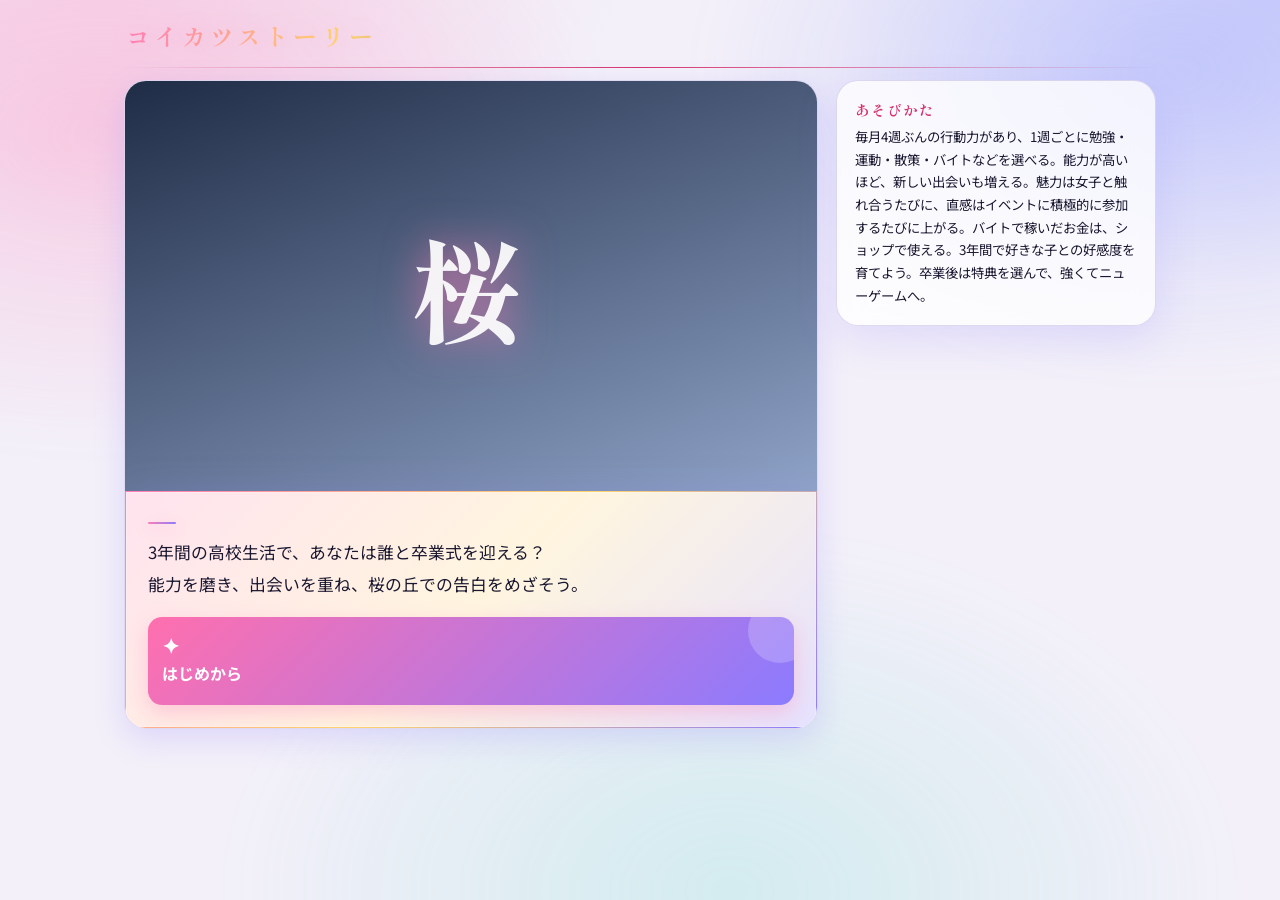
==== commit 83331fd2: "up" ====
--- a/index.html
+++ b/index.html
@@ -12,7 +12,7 @@
 </head>
 <body>
 <div id="app">
-<header><h1>桜ヶ丘ストーリー</h1><div><span id="loop"></span><span id="date"></span></div></header>
+<header><h1>コイカツストーリー</h1><div><span id="loop"></span><span id="date"></span></div></header>
 <main>
 <section id="stage"><div id="scene" aria-hidden="true"></div><div id="box"><div id="who" hidden></div><p id="msg" aria-live="polite"></p><div id="btns"></div></div></section>
 <aside id="side" aria-label="ステータス"></aside>
